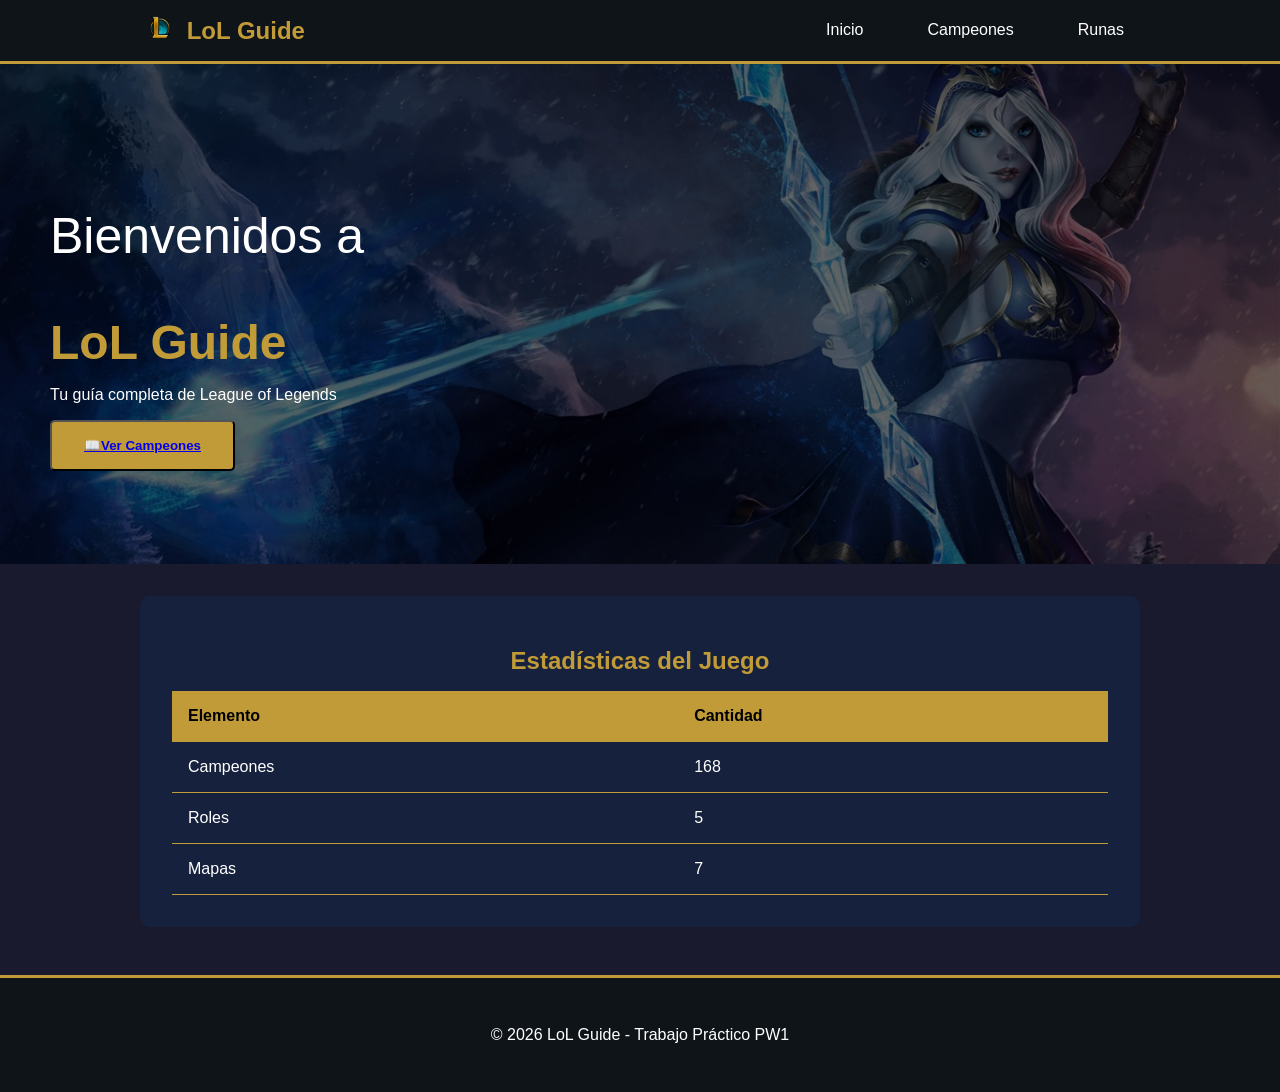
==== index.html @ 957d1435 "Add files via upload" ====
<!DOCTYPE html>
<html lang="es">
<head>
    <meta charset="UTF-8">
    <meta name="viewport" content="width=device-width, initial-scale=1.0">
    <title>LoL Guide - Inicio</title>
    <link rel="stylesheet" href="styles.css">
</head>
<body>
    <header>
        <nav>
            <h2> <img class="imagen1" src="imagenes/simbolo Lol.png"> LoL Guide</h2>
            <ul>
                <li><a href="index.html">Inicio</a></li>
                <li><a href="campeones.html">Campeones</a></li>
                <li><a href="runas.html">Runas</a></li>
            </ul>
        </nav>
    </header>

    <section class="hero">
            <div class="hero-content">
            <p class="bienvenidos">Bienvenidos a <span></p>
                <h1 class="lol">LoL Guide</span></h1>
            <p>Tu guía completa de League of Legends</p>
             <button class="boton"> <a href="campeones.html"> 📖Ver Campeones </a> </button>
             </div>
        </section>

    <main>
        
        <section class="tabla-seccion">
            <h2>Estadísticas del Juego</h2>
            <table>
                <tr>
                    <th>Elemento</th>
                    <th>Cantidad</th>
                </tr>
                <tr>
                    <td>Campeones</td>
                    <td>168</td>
                </tr>
                <tr>
                    <td>Roles</td>
                    <td>5</td>
                </tr>
                <tr>
                    <td>Mapas</td>
                    <td>7</td>
                </tr>
            </table>
        </section>
    </main>

    <footer>
        <p>© 2026 LoL Guide - Trabajo Práctico PW1</p>
    </footer>
</body>
</html>
---- styles.css ----
/* ESTILOS GENERALES */
body {
    font-family: Arial, sans-serif;
    background-color: #1a1a2e;
    color: white;
    margin: 0;
    padding: 0;
}

header {
    background-color: #0f1419;
    padding: 1rem;
    border-bottom: 3px solid #c19b37;
}

nav {
    max-width: 1000px;
    margin: 0 auto;
    display: flex;
    justify-content: space-between;
    align-items: center;
}

nav h2 {
    color: #c19b37;
    margin: 0;
}

nav ul {
    list-style: none;
    display: flex;
    gap: 2rem;
    margin: 0;
    padding: 0;
}

nav a {
    color: white;
    text-decoration: none;
    padding: 0.5rem 1rem;
    border-radius: 5px;
    transition: background-color 0.3s;
}

nav a:hover {
    background-color: #c19b37;
    color: black;
}

/* MAIN */
main {
    max-width: 1000px;
    margin: 2rem auto;
    padding: 0 1rem;
}




/* HERO */
.hero {
  position: relative; /* IMPORTANTE */
  height: 500px;
  background-image: url("imagenes/fondo.jpg");
  background-size: cover;
  background-position: center;
  background-repeat: no-repeat;

  display: flex;
  align-items: center;
  padding: 0 50px;
  color: white;
}

/* capa oscura */
.hero::before {
  content: "";
  position: absolute;
  inset: 0;
  background: rgba(0, 0, 0, 0.6);
}

.bienvenidos{
    font-size: 50px;
    font-family: Arial, Helvetica, sans-serif;
}

/* contenido arriba del overlay */
.hero-content {
  position: relative;
  z-index: 1;
  max-width: 500px;
}
.hero h1 {
    font-size: 3rem;
    margin-bottom: 1rem;
}

.boton {
    display: inline-block;
    background-color: #c19b37;
    color: black;
    padding: 1rem 2rem;
    text-decoration: none;
    border-radius: 5px;
    font-weight: bold;
    transition: transform 0.3s;
}

.boton:hover {
    transform: scale(1.05);
}

.lol {
    color: #c19b37;
    text-align: left;
    margin-bottom: 2rem;
    font-size: 2.5rem;
}

/* TABLA */
.tabla-seccion {
    background-color: #16213e;
    padding: 2rem;
    border-radius: 10px;
    margin-bottom: 3rem;
}

.tabla-seccion h2 {
    text-align: center;
    margin-bottom: 1rem;
    color: #c19b37;
}

table {
    width: 100%;
    border-collapse: collapse;
}

th, td {
    padding: 1rem;
    text-align: left;
    border-bottom: 1px solid #c19b37;
}

th {
    background-color: #c19b37;
    color: black;
}

/* CARDS */
.campeones, .runas {
    display: grid;
    grid-template-columns: repeat(auto-fit, minmax(300px, 1fr));
    gap: 2rem;
    margin-bottom: 3rem;
}

.campeon, .runa {
    background-color: #16213e;
    padding: 2rem;
    border-radius: 10px;
    border-left: 5px solid #c19b37;
    transition: transform 0.3s;
}

.campeon:hover, .runa:hover {
    transform: translateY(-5px);
}

.campeon h3, .runa h3 {
    color: #c19b37;
    margin-bottom: 1rem;
}

/* FORMULARIO */
.formulario {
    background-color: #16213e;
    padding: 2rem;
    border-radius: 10px;
    text-align: center;
}

.formulario h2 {
    color: #c19b37;
    margin-bottom: 1.5rem;
}

.formulario input, .formulario textarea {
    width: 100%;
    max-width: 400px;
    padding: 1rem;
    margin: 0.5rem 0;
    border: 2px solid #c19b37;
    border-radius: 5px;
    background-color: #1a1a2e;
    color: white;
}

.formulario button {
    background-color: #c19b37;
    color: black;
    padding: 1rem 2rem;
    border: none;
    border-radius: 5px;
    cursor: pointer;
    font-weight: bold;
    margin-top: 1rem;
}

.formulario button:hover {
    background-color: #ffd700;
}

/* FOOTER */
footer {
    background-color: #0f1419;
    text-align: center;
    padding: 2rem;
    border-top: 3px solid #c19b37;
}

/* RESPONSIVE */
@media (max-width: 768px) {
    nav ul {
        flex-direction: column;
        gap: 1rem;
    }
    
    .hero h1 {
        font-size: 2rem;
    }
    
    h1 {
        font-size: 2rem;
    }
    
    .campeones, .runas {
        grid-template-columns: 1fr;
    }
}

.imagen1 {
    width: 40px;
}
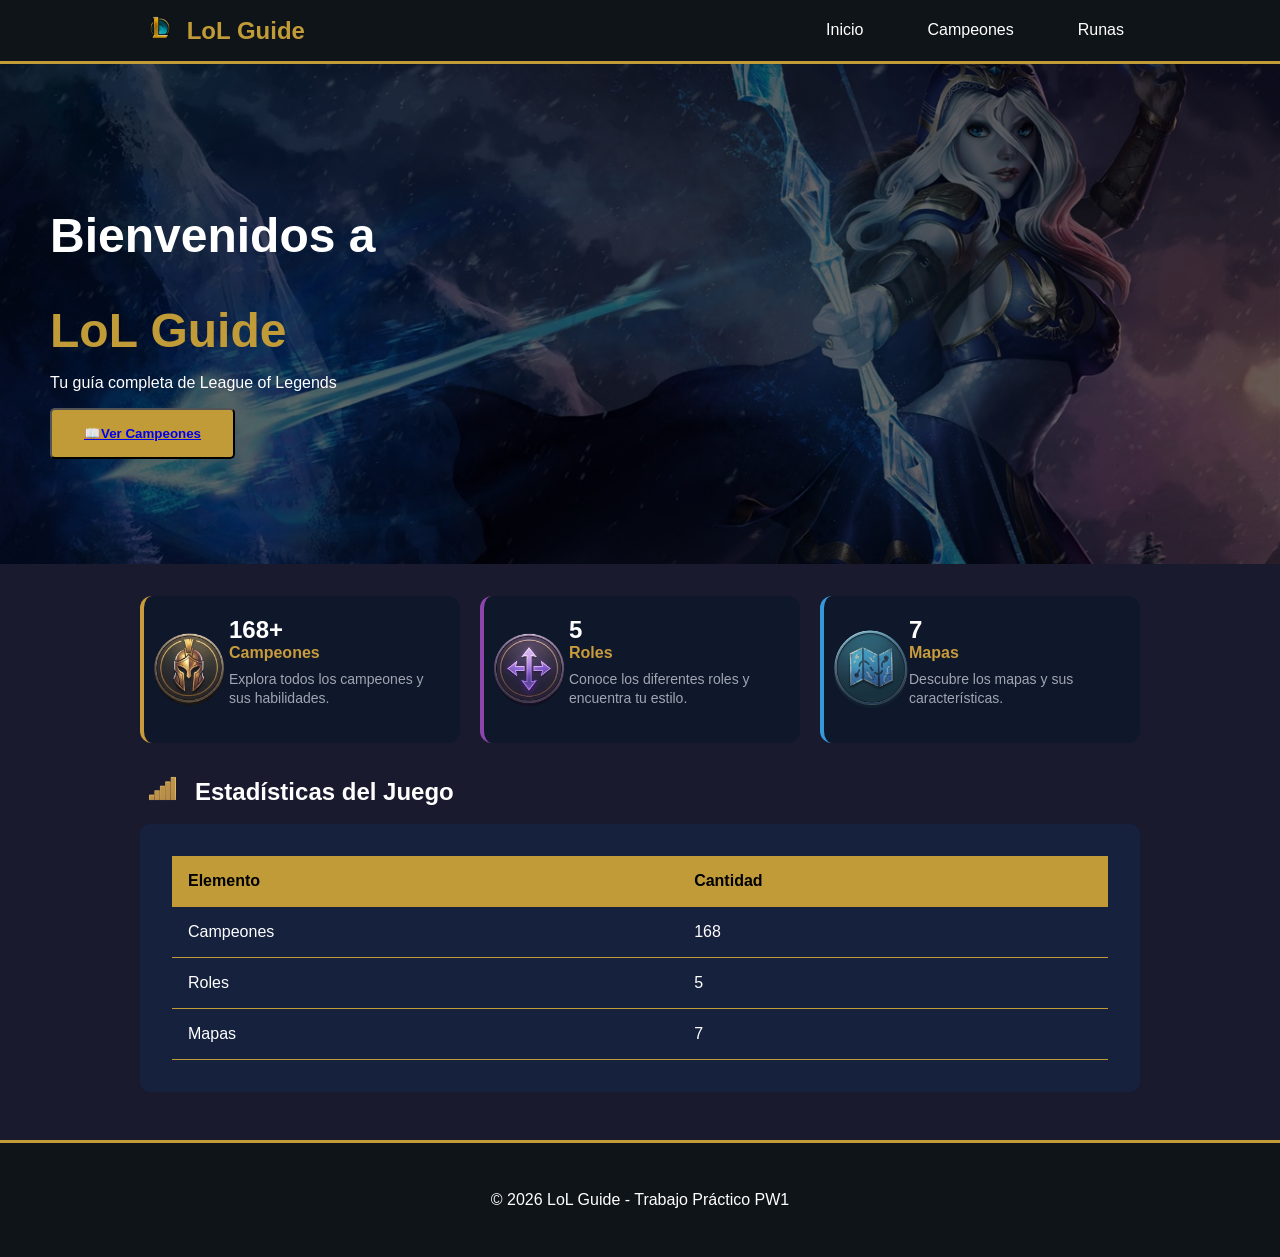
==== commit 6194e375: "Add files via upload" ====
--- a/index.html
+++ b/index.html
@@ -20,8 +20,8 @@
 
     <section class="hero">
             <div class="hero-content">
-            <p class="bienvenidos">Bienvenidos a <span></p>
-                <h1 class="lol">LoL Guide</span></h1>
+            <h1 class="bienvenidos">Bienvenidos a </h1>
+                <h1 class="lol">LoL Guide</h1>
             <p>Tu guía completa de League of Legends</p>
              <button class="boton"> <a href="campeones.html"> 📖Ver Campeones </a> </button>
              </div>
@@ -29,8 +29,51 @@
 
     <main>
         
+    <section class="stats-container">
+    <div class="card card-campeones">
+            <div class="icon-wrapper">
+        <img class="casco" src="imagenes/casco.png" alt="Campeones">
+        </div>
+        <div class="card-content">
+        <h3>168+</h3>
+        <p class="subtitle">Campeones</p>
+        <p class="description">Explora todos los campeones y sus habilidades.</p>
+        </div>
+    </div>
+
+    <div class="card card-roles">
+        <div class="icon-wrapper">
+        <img class="rol" src="imagenes/roles.png" alt="Roles">
+        </div>
+        <div class="card-content">
+        <h3>5</h3>
+        <p class="subtitle">Roles</p>
+        <p class="description">Conoce los diferentes roles y encuentra tu estilo.</p>
+        </div>
+    </div>
+
+    <div class="card card-mapas">
+        <div class="icon-wrapper">
+        <img class="mapa" src="imagenes/mapa.png" alt="Mapas">
+        </div>
+        <div class="card-content">
+        <h3>7</h3>
+        <p class="subtitle">Mapas</p>
+        <p class="description">Descubre los mapas y sus características.</p>
+        </div>
+    </div>
+    
+
+</section>
+<br>
+        <div class="imagengrafico">
+            <img src="imagenes/grafico.png" class="grafico">
+            <h2>  Estadísticas del Juego </h2>
+        </div>
+<br>
+
         <section class="tabla-seccion">
-            <h2>Estadísticas del Juego</h2>
+            
             <table>
                 <tr>
                     <th>Elemento</th>
--- a/styles.css
+++ b/styles.css
@@ -80,7 +80,7 @@
   background: rgba(0, 0, 0, 0.6);
 }
 
-.bienvenidos{
+.bienvenidos {
     font-size: 50px;
     font-family: Arial, Helvetica, sans-serif;
 }
@@ -242,4 +242,98 @@
 
 .imagen1 {
     width: 40px;
-}+}
+
+/* Contenedor principal */
+.stats-container {
+  display: flex;
+    gap: 20px;
+    margin-top: 30px;
+}
+
+/* Estilo base de las cards */
+.card {
+    flex: 1;
+    background: #0f172a;
+    border-radius: 12px;
+    padding: 20px;
+    display: flex;
+    gap: 15px;
+    align-items: center;
+}
+
+.card:hover {
+  transform: translateY(-5px);
+}
+
+/* Bordes laterales específicos */
+.card-campeones { border-left: 4px solid #c89b3c; } /* Dorado */
+.card-roles { border-left: 4px solid #8e44ad; }     /* Púrpura */
+.card-mapas { border-left: 4px solid #3498db; }     /* Azul */
+
+/* Estilos de texto */
+.card-content h3 {
+  margin: 0;
+  font-size: 24px;
+  font-weight: bold;
+}
+
+.subtitle {
+  margin: 0;
+  color: #c89b3c; /* Color dorado para el título del dato */
+  font-weight: bold;
+  text-transform: capitalize;
+}
+
+.description {
+  margin-top: 8px;
+  font-size: 14px;
+  color: #a0a6b1;
+  line-height: 1.4;
+}
+
+/* Contenedor del icono */
+.icon-wrapper {
+    background-color: #1a2233;
+    width: 50px;
+    height: 50px;;
+    border-radius: 50%;
+    display: flex;
+    align-items: center;
+    justify-content: center;
+}
+
+.casco {
+    width: 150px;
+    height: auto;
+}
+
+.mapa {
+    width: 140px;
+    height: auto;
+}
+
+.rol {
+    width: 150px;
+    height: auto;
+}
+
+.imagengrafico {
+    display: flex;
+    align-items: flex-end;
+    justify-content: left;
+    gap: 10px;
+
+}
+
+.grafico {
+    width: 45px;
+    height: auto;
+    display: block;
+    position: relative;
+    top: 5px; /* probá con 2px, 4px, 6px */
+}
+
+.imagengrafico h2 {
+    margin: 0;
+}
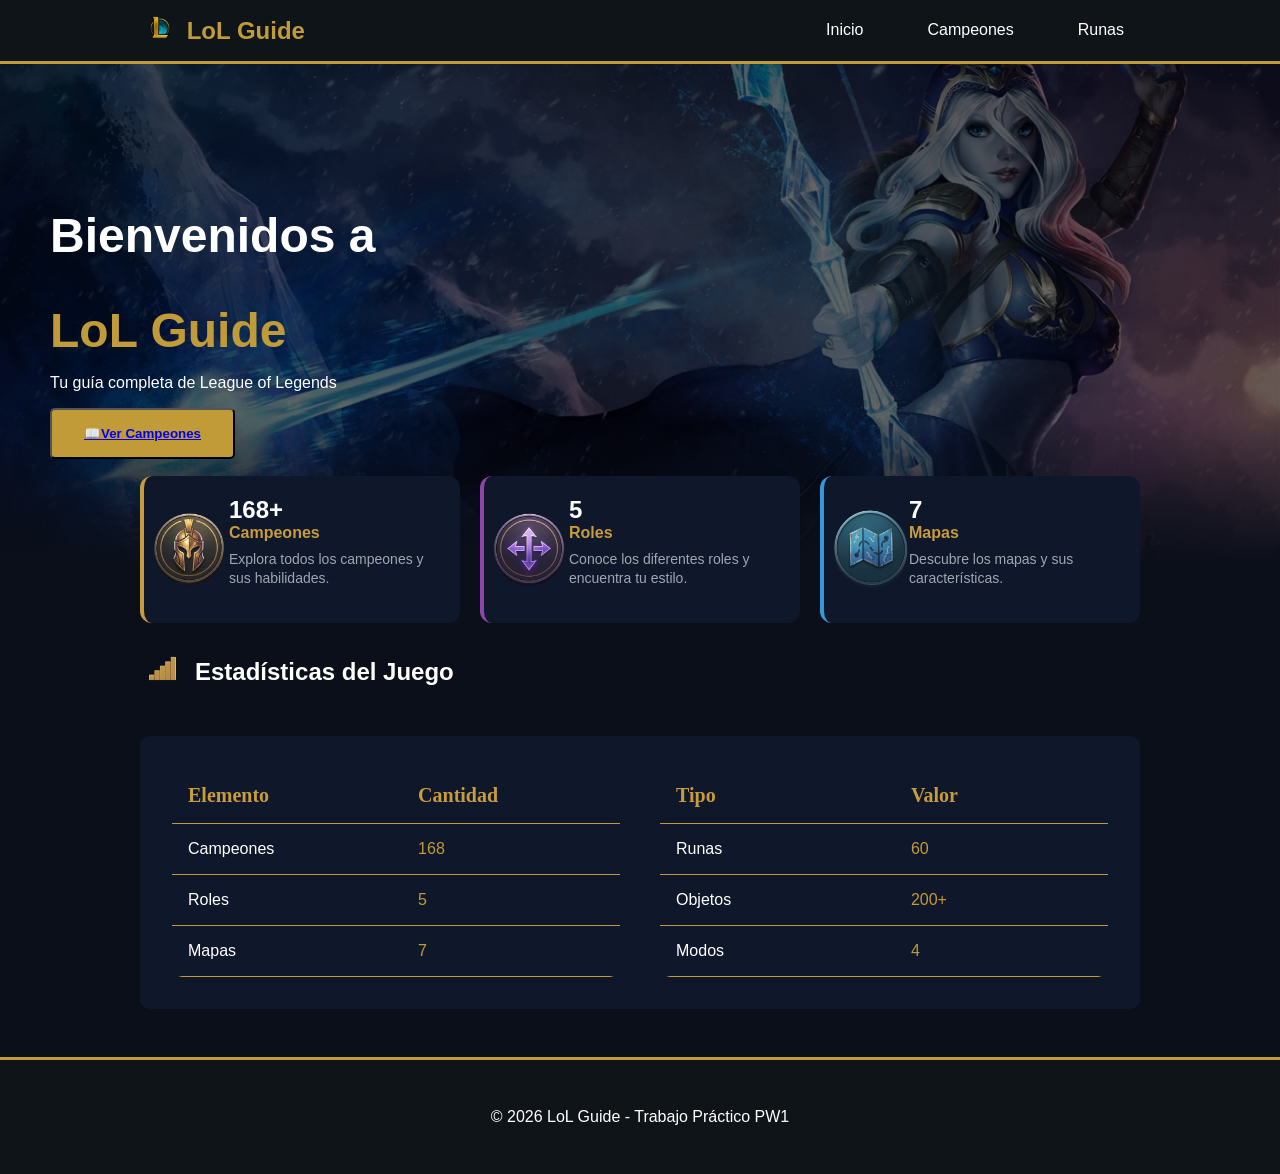
==== commit 584b9768: "Add files via upload" ====
--- a/index.html
+++ b/index.html
@@ -70,28 +70,47 @@
             <img src="imagenes/grafico.png" class="grafico">
             <h2>  Estadísticas del Juego </h2>
         </div>
-<br>
 
-        <section class="tabla-seccion">
+                <section class="tabla-seccion">
             
             <table>
                 <tr>
-                    <th>Elemento</th>
-                    <th>Cantidad</th>
+                    <th class="subtitle">Elemento</th>
+                    <th class="subtitle">Cantidad</th>
                 </tr>
                 <tr>
                     <td>Campeones</td>
-                    <td>168</td>
+                    <td class="numeros" >168</td>
                 </tr>
                 <tr>
                     <td>Roles</td>
-                    <td>5</td>
+                    <td class="numeros" >5</td>
                 </tr>
                 <tr>
                     <td>Mapas</td>
-                    <td>7</td>
+                    <td class="numeros">7</td>
                 </tr>
             </table>
+
+            <table>
+                <tr>
+                    <th class="subtitle">Tipo</th>
+                    <th class="subtitle">Valor</th>
+                </tr>
+                <tr>
+                    <td>Runas</td>
+                    <td class="numeros">60</td>
+                </tr>
+                <tr>
+                    <td>Objetos</td>
+                    <td class="numeros" >200+</td>
+                </tr>
+                <tr>
+                    <td>Modos</td>
+                    <td class="numeros" >4</td>
+                </tr>
+            </table>
+
         </section>
     </main>
 
--- a/styles.css
+++ b/styles.css
@@ -1,7 +1,7 @@
 /* ESTILOS GENERALES */
 body {
     font-family: Arial, sans-serif;
-    background-color: #1a1a2e;
+    background-color: #0b0f1a;
     color: white;
     margin: 0;
     padding: 0;
@@ -59,7 +59,7 @@
 
 /* HERO */
 .hero {
-  position: relative; /* IMPORTANTE */
+  position: relative;
   height: 500px;
   background-image: url("imagenes/fondo.jpg");
   background-size: cover;
@@ -70,6 +70,9 @@
   align-items: center;
   padding: 0 50px;
   color: white;
+  overflow: visible;
+  position: relative;
+  z-index: 1;
 }
 
 /* capa oscura */
@@ -80,6 +83,25 @@
   background: rgba(0, 0, 0, 0.6);
 }
 
+.hero::after {
+  content: "";
+  position: absolute;
+  bottom: 0;
+  left: 0;
+  width: 100%;
+  height: 150px;
+
+  background: linear-gradient(
+    to bottom,
+    rgba(0,0,0,0) 0%,
+    #0b0f1a 100%
+  );
+}
+
+.hero > * {
+  position: relative;
+  z-index: 2;
+}
 .bienvenidos {
     font-size: 50px;
     font-family: Arial, Helvetica, sans-serif;
@@ -120,16 +142,46 @@
 
 /* TABLA */
 .tabla-seccion {
-    background-color: #16213e;
+    background-color: #0f172a;
     padding: 2rem;
     border-radius: 10px;
     margin-bottom: 3rem;
+
+    display: flex;
+    justify-content: center; 
+    gap: 40px; 
+    margin-top: 50px;
+}
+
+table {
+    border-collapse: collapse;
+    width: 250px;
+    text-align: center;
+    border-radius: 10px;
+    overflow: hidden;
+}
+
+th {
+    background: #333;
+    color: white;
+    padding: 10px;
+    font-family: Cambria, Cochin, Georgia, Times, 'Times New Roman', serif;
+    font-size: 20px;
+    font-weight: bold ;
+    text-transform: uppercase ;
+    letter-spacing: normal;
+
+}
+
+td {
+    padding: 10px;
+    border-bottom: 1px solid #ddd;;
 }
 
 .tabla-seccion h2 {
     text-align: center;
     margin-bottom: 1rem;
-    color: #c19b37;
+    color: #0f172a;
 }
 
 table {
@@ -144,10 +196,13 @@
 }
 
 th {
-    background-color: #c19b37;
+    background-color:  #0f172a ;
     color: black;
 }
 
+.numeros{
+    color: #c19b37;
+}
 /* CARDS */
 .campeones, .runas {
     display: grid;
@@ -244,12 +299,17 @@
     width: 40px;
 }
 
-/* Contenedor principal */
+/* Contenedor principal de cartas */
 .stats-container {
-  display: flex;
+    display: flex;
     gap: 20px;
-    margin-top: 30px;
-}
+    justify-content: center;
+
+    margin-top: -120px;
+    position: relative;
+    z-index: 5;
+}
+
 
 /* Estilo base de las cards */
 .card {
@@ -268,9 +328,8 @@
 
 /* Bordes laterales específicos */
 .card-campeones { border-left: 4px solid #c89b3c; } /* Dorado */
-.card-roles { border-left: 4px solid #8e44ad; }     /* Púrpura */
-.card-mapas { border-left: 4px solid #3498db; }     /* Azul */
-
+.card-roles { border-left: 4px solid #8e44ad; }     
+.card-mapas { border-left: 4px solid #3498db; }     
 /* Estilos de texto */
 .card-content h3 {
   margin: 0;
@@ -331,7 +390,7 @@
     height: auto;
     display: block;
     position: relative;
-    top: 5px; /* probá con 2px, 4px, 6px */
+    top: 5px; 
 }
 
 .imagengrafico h2 {
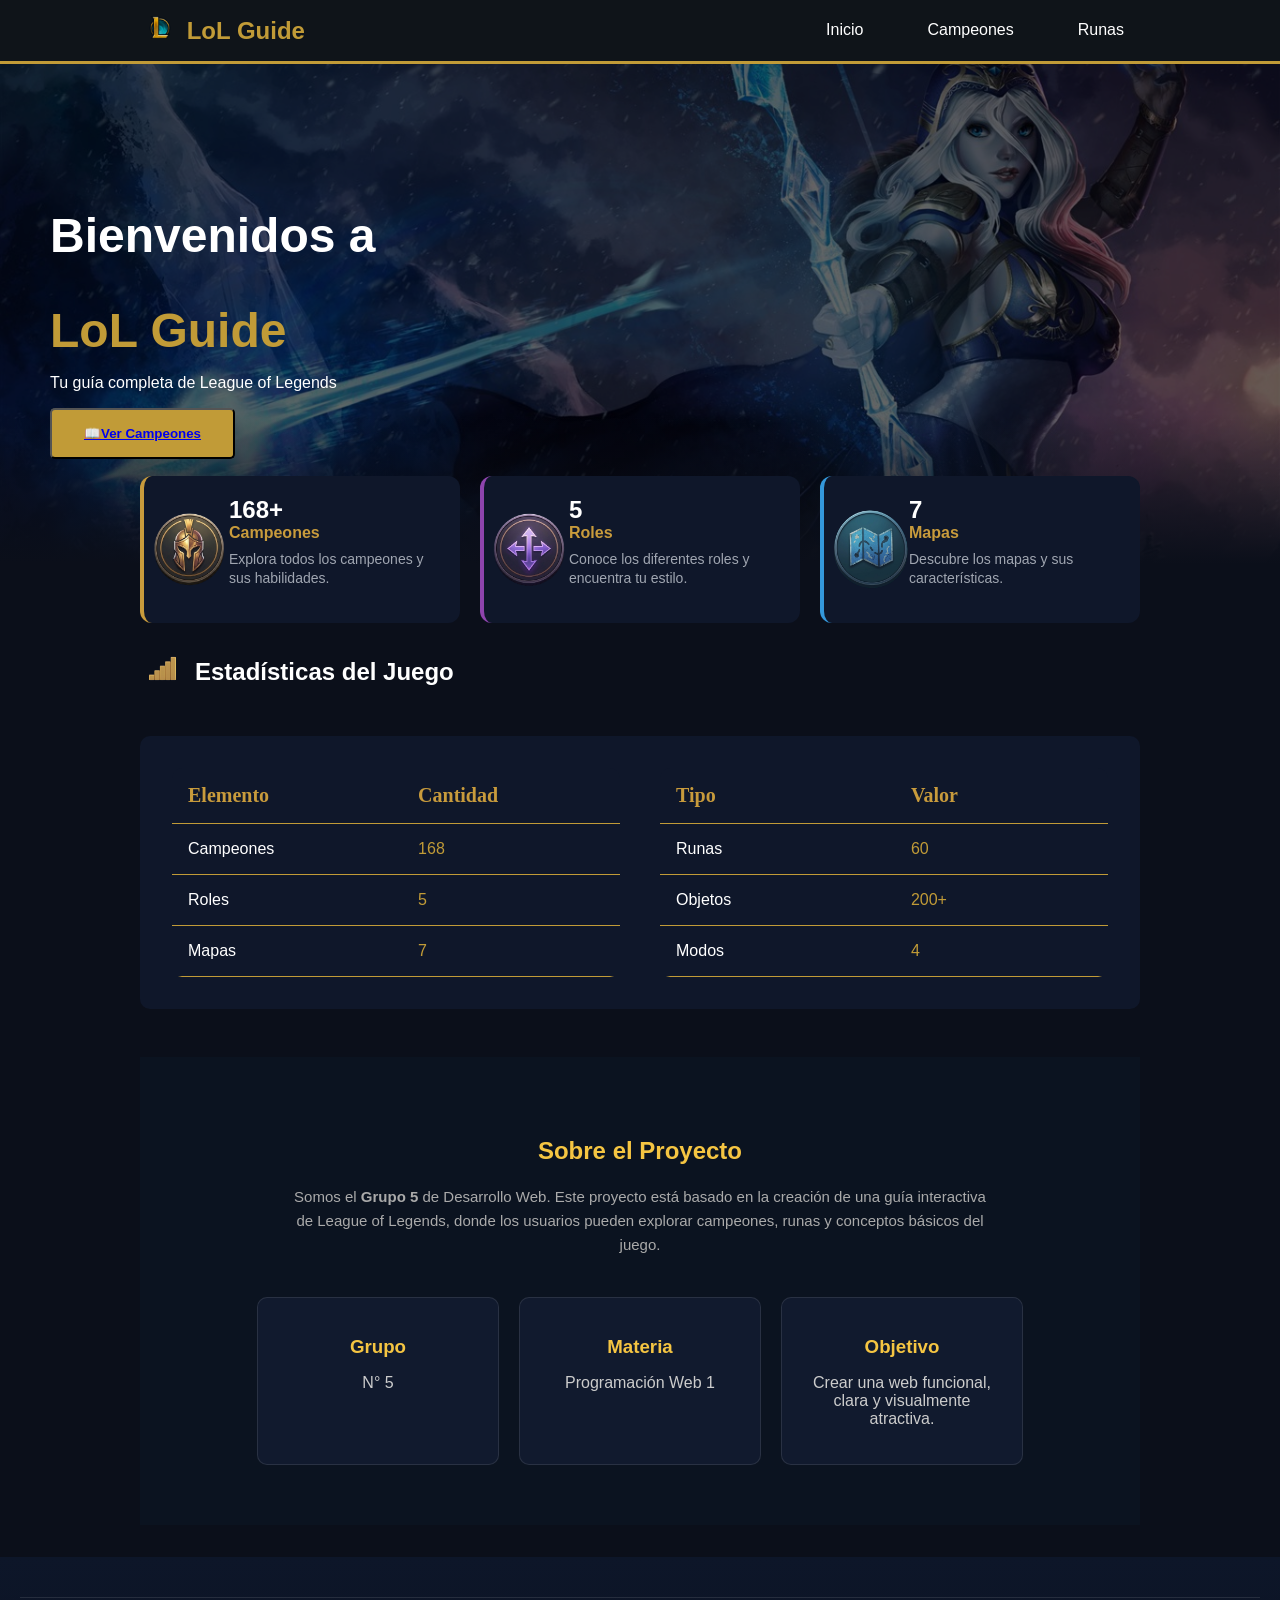
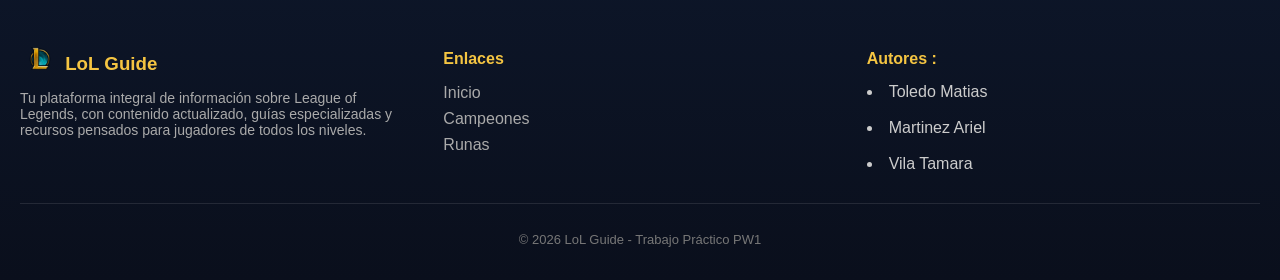
==== commit dd004ca0: "Add files via upload" ====
--- a/index.html
+++ b/index.html
@@ -112,10 +112,74 @@
             </table>
 
         </section>
+
+            <section id="grupo" class="grupo-section">
+    <div class="grupo-container">
+
+        <h2>Sobre el Proyecto</h2>
+
+        <p class="grupo-descripcion">
+      Somos el <strong>Grupo 5</strong> de Desarrollo Web. Este proyecto está basado
+      en la creación de una guía interactiva de League of Legends, donde los usuarios
+      pueden explorar campeones, runas y conceptos básicos del juego.
+        </p>
+
+        <div class="grupo-info">
+        <div class="grupo-card">
+            <h3>Grupo</h3>
+            <p>N° 5</p>
+        </div>
+
+        <div class="grupo-card">
+            <h3>Materia</h3>
+            <p>Programación Web 1 </p>
+        </div>
+
+        <div class="grupo-card">
+            <h3>Objetivo</h3>
+            <p>Crear una web funcional, clara y visualmente atractiva.</p>
+        </div>
+        </div>
+
+    </div>
+    </section>
     </main>
 
-    <footer>
+        <footer class="footer">
+    <div class="footer-container">
+
+    <!-- Columna 1 -->
+        <div class="footer-col">
+        <h3> <img class="imagen1" src="imagenes/simbolo Lol.png"> LoL Guide</h3>
+        <p>Tu plataforma integral de información sobre League of Legends, con contenido actualizado, guías especializadas y recursos pensados para jugadores de todos los niveles.</p>
+        </div>
+
+    <!-- Columna 2 -->
+        <div class="footer-col">
+        <h4>Enlaces</h4>
+        <ul>
+            <li><a href="index.html">Inicio</a></li>
+            <li><a href="campeones.html">Campeones</a></li>
+            <li><a href="runas.html">Runas</a></li>
+            
+        </ul>
+        </div>
+        
+    <!-- Columna 3 -->
+        <div class="footer-col">
+        <h4>Autores :</h4>
+        <div class="socials">
+                <li> Toledo Matias </li> <br>
+                <li> Martinez Ariel </li>  <br>
+                <li> Vila Tamara </li>
+        </div>
+        </div>
+
+    </div>
+
+    <div class="footer-bottom">
         <p>© 2026 LoL Guide - Trabajo Práctico PW1</p>
+    </div>
     </footer>
 </body>
 </html>
--- a/styles.css
+++ b/styles.css
@@ -91,7 +91,8 @@
   width: 100%;
   height: 150px;
 
-  background: linear-gradient(
+  background: 
+    linear-gradient(
     to bottom,
     rgba(0,0,0,0) 0%,
     #0b0f1a 100%
@@ -267,13 +268,6 @@
     background-color: #ffd700;
 }
 
-/* FOOTER */
-footer {
-    background-color: #0f1419;
-    text-align: center;
-    padding: 2rem;
-    border-top: 3px solid #c19b37;
-}
 
 /* RESPONSIVE */
 @media (max-width: 768px) {
@@ -327,9 +321,11 @@
 }
 
 /* Bordes laterales específicos */
-.card-campeones { border-left: 4px solid #c89b3c; } /* Dorado */
-.card-roles { border-left: 4px solid #8e44ad; }     
-.card-mapas { border-left: 4px solid #3498db; }     
+.card-campeones {
+    border-left: 4px solid #c89b3c; transition: 0.3s; }
+.card-roles { border-left: 4px solid #8e44ad; transition: 0.3s;}     
+.card-mapas { border-left: 4px solid #3498db; transition: 0.3s; }   
+
 /* Estilos de texto */
 .card-content h3 {
   margin: 0;
@@ -339,7 +335,7 @@
 
 .subtitle {
   margin: 0;
-  color: #c89b3c; /* Color dorado para el título del dato */
+  color: #c89b3c; 
   font-weight: bold;
   text-transform: capitalize;
 }
@@ -396,3 +392,520 @@
 .imagengrafico h2 {
     margin: 0;
 }
+
+/* =============================
+   RUNAS - NUEVO DISEÑO
+============================= */
+body.runas-page main {
+    max-width: 1400px;
+}
+
+.runas-hero {
+    position: relative;
+    min-height: 260px;
+    border-radius: 18px;
+    margin-top: 1.5rem;
+    margin-bottom: 2rem;
+    padding: 2.5rem 2.5rem;
+    display: flex;
+    align-items: center;
+    overflow: hidden;
+    background-image: url("imagenes/fondo.jpg");
+    background-size: cover;
+    background-position: center;
+    background-repeat: no-repeat;
+    box-shadow: 0 18px 35px rgba(0, 0, 0, 0.35);
+    
+}
+
+.runas-hero::before {
+    content: "";
+    position: absolute;
+    inset: 0;
+    background: linear-gradient(90deg, rgba(11,15,26,0.92) 0%, rgba(11,15,26,0.68) 55%, rgba(11,15,26,0.45) 100%);
+}
+
+.runas-hero-content {
+    position: relative;
+    z-index: 1;
+    max-width: 620px;
+}
+
+.runas-hero h1 {
+    margin: 0 0 0.75rem;
+    font-size: 3.2rem;
+    color: #ffffff;
+}
+
+.runas-hero p {
+    margin: 0;
+    font-size: 1.05rem;
+    line-height: 1.7;
+    color: #d8def2;
+}
+
+.runas-layout {
+    display: grid;
+    grid-template-columns: minmax(0, 1fr) 320px;
+    gap: 1.5rem;
+    align-items: start;
+}
+
+.runas-column h2 {
+    margin: 0 0 1rem;
+    color: #ffffff;
+    font-size: 1.4rem;
+}
+
+.runas-grid {
+    display: grid;
+    grid-template-columns: repeat(5, minmax(0, 1fr));
+    gap: 1rem;
+    margin-bottom: 2rem;
+}
+
+.runa-card,
+.combo-card,
+.info-card {
+    background-color: #11182b;
+    border: 1px solid rgba(255, 255, 255, 0.06);
+    border-radius: 16px;
+    box-shadow: 0 10px 24px rgba(0, 0, 0, 0.18);
+}
+
+.runa-card {
+    padding: 1.1rem;
+    border-top: 4px solid #c19b37;
+    min-height: 360px;
+}
+
+.runa-card h3 {
+    margin: 0;
+    font-size: 1.05rem;
+    color: #ffffff;
+}
+
+.runa-subtitle {
+    margin: 0.45rem 0 1rem;
+    font-size: 0.92rem;
+    line-height: 1.5;
+    color: #b7c0df;
+}
+
+.runa-card ul {
+    list-style: none;
+    padding: 0;
+    margin: 0;
+}
+
+.runa-card li {
+    padding: 0.78rem 0;
+    border-bottom: 1px solid rgba(255, 255, 255, 0.06);
+}
+
+.runa-card li:last-child {
+    border-bottom: none;
+}
+
+.runa-card li strong {
+    display: block;
+    color: #ffffff;
+    margin-bottom: 0.2rem;
+}
+
+.runa-card li span {
+    display: block;
+    color: #9aa6d6;
+    font-size: 0.82rem;
+}
+
+.precision { border-top-color: #d4a64a; }
+.domination { border-top-color: #ff5b5b; }
+.brujeria { border-top-color: #6e66ff; }
+.valor { border-top-color: #57c46b; }
+.inspiracion { border-top-color: #50c9db; }
+
+.combinaciones-grid {
+    display: grid;
+    grid-template-columns: repeat(5, minmax(0, 1fr));
+    gap: 1rem;
+}
+
+.combo-card {
+    padding: 1rem;
+    text-align: center;
+}
+
+.combo-icon {
+    display: inline-flex;
+    font-size: 1.45rem;
+    margin-bottom: 0.55rem;
+}
+
+.combo-card h3 {
+    margin: 0 0 0.35rem;
+    font-size: 0.95rem;
+    color: #ffffff;
+}
+
+.combo-card p {
+    margin: 0;
+    color: #a9b5da;
+    font-size: 0.85rem;
+}
+
+.runas-sidebar {
+    display: flex;
+    flex-direction: column;
+    gap: 1rem;
+}
+
+.info-card {
+    padding: 1.2rem;
+}
+
+.info-card h3 {
+    margin-top: 0;
+    margin-bottom: 0.75rem;
+    color: #ffffff;
+    font-size: 1rem;
+}
+
+.info-card p,
+.tips-list {
+    color: #c9d2ff;
+    line-height: 1.65;
+    font-size: 0.95rem;
+}
+
+.info-card a {
+    display: inline-block;
+    margin-top: 0.75rem;
+    color: #f3c75a;
+    text-decoration: none;
+    font-weight: bold;
+}
+
+.tips-list {
+    margin: 0;
+    padding-left: 1.1rem;
+}
+
+.activo {
+    background-color: #c19b37;
+    color: black;
+}
+
+@media (max-width: 1200px) {
+    .runas-grid,
+    .combinaciones-grid {
+        grid-template-columns: repeat(2, minmax(0, 1fr));
+    }
+
+    .runas-layout {
+        grid-template-columns: 1fr;
+    }
+
+    .runas-sidebar {
+        display: grid;
+        grid-template-columns: repeat(2, minmax(0, 1fr));
+    }
+}
+
+@media (max-width: 768px) {
+    .runas-hero {
+        padding: 1.5rem;
+        min-height: 220px;
+    }
+
+    .runas-hero h1 {
+        font-size: 2.2rem;
+    }
+
+    .runas-grid,
+    .combinaciones-grid,
+    .runas-sidebar {
+        grid-template-columns: 1fr;
+    }
+
+    .runa-card {
+        min-height: auto;
+    }
+}
+
+.runa-titulo {
+  display: flex;
+  align-items: center;
+  gap: 10px;              /* espacio entre imagen y texto */
+  color: #ffffff;
+  font-weight: 700;       /* para que Precisión se vea bien visible */
+  font-size: 1.25rem;     /* tamaño adecuado para título */
+  margin-bottom: 15px;    /* separación del resto del contenido */
+  white-space: nowrap;    /* evitar que texto se corte en múltiples líneas */
+  overflow: hidden;       /* evitar que texto se desborde */
+  text-overflow: ellipsis;/* pone "..." si excede el ancho */
+}
+
+.imagenPrecision {
+  width: 40px;           
+  height: 40px;
+  object-fit: contain;
+  flex-shrink: 0;         
+}
+
+.runa-card {
+  width: 260px;            
+  padding: 20px 15px;
+  background: #0a1320;
+  border-radius: 15px;
+  color: #e5ecf7;
+  display: flex;
+  flex-direction: column;  
+  gap: 15px;
+}
+
+.runa-info {
+    display: flex;
+    align-items: center;
+    gap: 8px;
+}
+
+.icono-runa-item {
+    width: 24px;
+    height: 24px;
+    object-fit: contain;
+    border-radius: 4px;
+}
+
+.imagenDominacion{
+    width: 32px; 
+    height: 32px; 
+    object-fit: contain;
+    display: block;
+}
+
+.domination .runa-titulo{
+    color: #d84b4b;
+}
+
+.imagenBrujeria {
+    width: 32px;
+    height: 32px;
+    object-fit: contain;
+    display: block;
+}
+
+.brujeria .runa-titulo {
+    color: #4ea3ff;
+}
+
+.imagenValor {
+    width: 32px;
+    height: 32px;
+    object-fit: contain;
+    display: block;
+}
+
+.valor .runa-titulo {
+    color: #5ac46b;
+}
+
+.imagenInspiracion {
+    width: 32px;
+    height: 32px;
+    object-fit: contain;
+    display: block;
+}
+
+.inspiracion .runa-titulo {
+    color: #55cfd8;
+}
+
+.combinaciones-populares {
+  padding: 30px 10%;
+  color: #fff;
+  background-color: #0b1120;
+  font-family: 'Segoe UI', Tahoma, Geneva, Verdana, sans-serif;
+}
+
+.combinaciones-populares h2 {
+  font-size: 1.7rem;
+  margin-bottom: 20px;
+  font-weight: 700;
+}
+
+.combinaciones-grid {
+  display: flex;
+  gap: 16px;
+  justify-content: center;
+  flex-wrap: wrap;
+}
+
+.combo-card {
+  background-color: #161b2f;
+  border-radius: 12px;
+  padding: 15px 20px;
+  width: 190px;
+  box-shadow: 0 0 15px rgb(200 170 110 / 0.25);
+  text-align: center;
+  cursor: default;
+}
+
+.combo-card:hover {
+  box-shadow: 0 0 25px rgb(200 170 110 / 0.5);
+}
+
+.icons {
+  display: flex;
+  justify-content: center;
+  gap: 10px;
+  margin-bottom: 10px;
+}
+
+.combo-icon {
+  width: 36px;
+  height: 36px;
+  object-fit: contain;
+  border-radius: 6px;
+}
+
+.combo-card h3 {
+  font-size: 1.05rem;
+  font-weight: 700;
+  margin: 0 0 6px;
+  color: #f0e6c8;
+}
+
+.combo-card p {
+  margin: 0;
+  font-size: 0.9rem;
+  font-weight: 600;
+  color: #9bb0d3;
+}
+
+.precision .runa-titulo {
+    color: #eecd69 ;
+}
+
+/* FOOTER */
+.footer {
+  background: linear-gradient(to top, #0a0f1c, #0d1629);
+  color: #ccc;
+  padding: 40px 20px 20px;
+  font-family: Arial, sans-serif;
+}
+
+.footer-container {
+  display: flex;
+  justify-content: space-between;
+  flex-wrap: wrap;
+  gap: 30px;
+  border-top: 1px solid rgba(255,255,255,0.1);
+  padding-top: 30px;
+}
+
+.footer-col {
+  flex: 1;
+  min-width: 200px;
+}
+
+.footer-col h3,
+.footer-col h4 {
+  color: #f5c542;
+  margin-bottom: 15px;
+}
+
+.footer-col p {
+  font-size: 14px;
+  color: #aaa;
+}
+
+.footer-col ul {
+  list-style: none;
+  padding: 0;
+}
+
+.footer-col ul li {
+  margin-bottom: 8px;
+}
+
+.footer-col ul li a {
+  text-decoration: none;
+  color: #aaa;
+  transition: 0.3s;
+}
+
+.footer-col ul li a:hover {
+  color: #f5c542;
+}
+
+/* Redes sociales */
+.socials a {
+  display: inline-block;
+  margin-right: 10px;
+  font-size: 18px;
+  color: #ccc;
+  transition: 0.3s;
+}
+
+.socials a:hover {
+  color: #f5c542;
+}
+
+/* Parte inferior */
+.footer-bottom {
+  text-align: center;
+  margin-top: 30px;
+  border-top: 1px solid rgba(255,255,255,0.1);
+  padding-top: 15px;
+  font-size: 13px;
+  color: #777;
+}
+
+/* card grupo */
+
+.grupo-section {
+  background: #0b1320;
+  color: #ccc;
+  padding: 60px 20px;
+  text-align: center;
+}
+
+.grupo-section h2 {
+  color: #f5c542;
+  margin-bottom: 20px;
+}
+
+.grupo-descripcion {
+  max-width: 700px;
+  margin: 0 auto 40px;
+  font-size: 15px;
+  line-height: 1.6;
+  color: #aaa;
+}
+
+.grupo-info {
+  display: flex;
+  justify-content: center;
+  gap: 20px;
+  flex-wrap: wrap;
+}
+
+.grupo-card {
+  background: #111a2e;
+  padding: 20px;
+  border-radius: 10px;
+  width: 200px;
+  border: 1px solid rgba(255,255,255,0.1);
+  transition: 0.3s;
+}
+
+.grupo-card:hover {
+  transform: translateY(-5px);
+  border-color: #f5c542;
+}
+
+.grupo-card h3 {
+  color: #f5c542;
+  margin-bottom: 10px;
+}
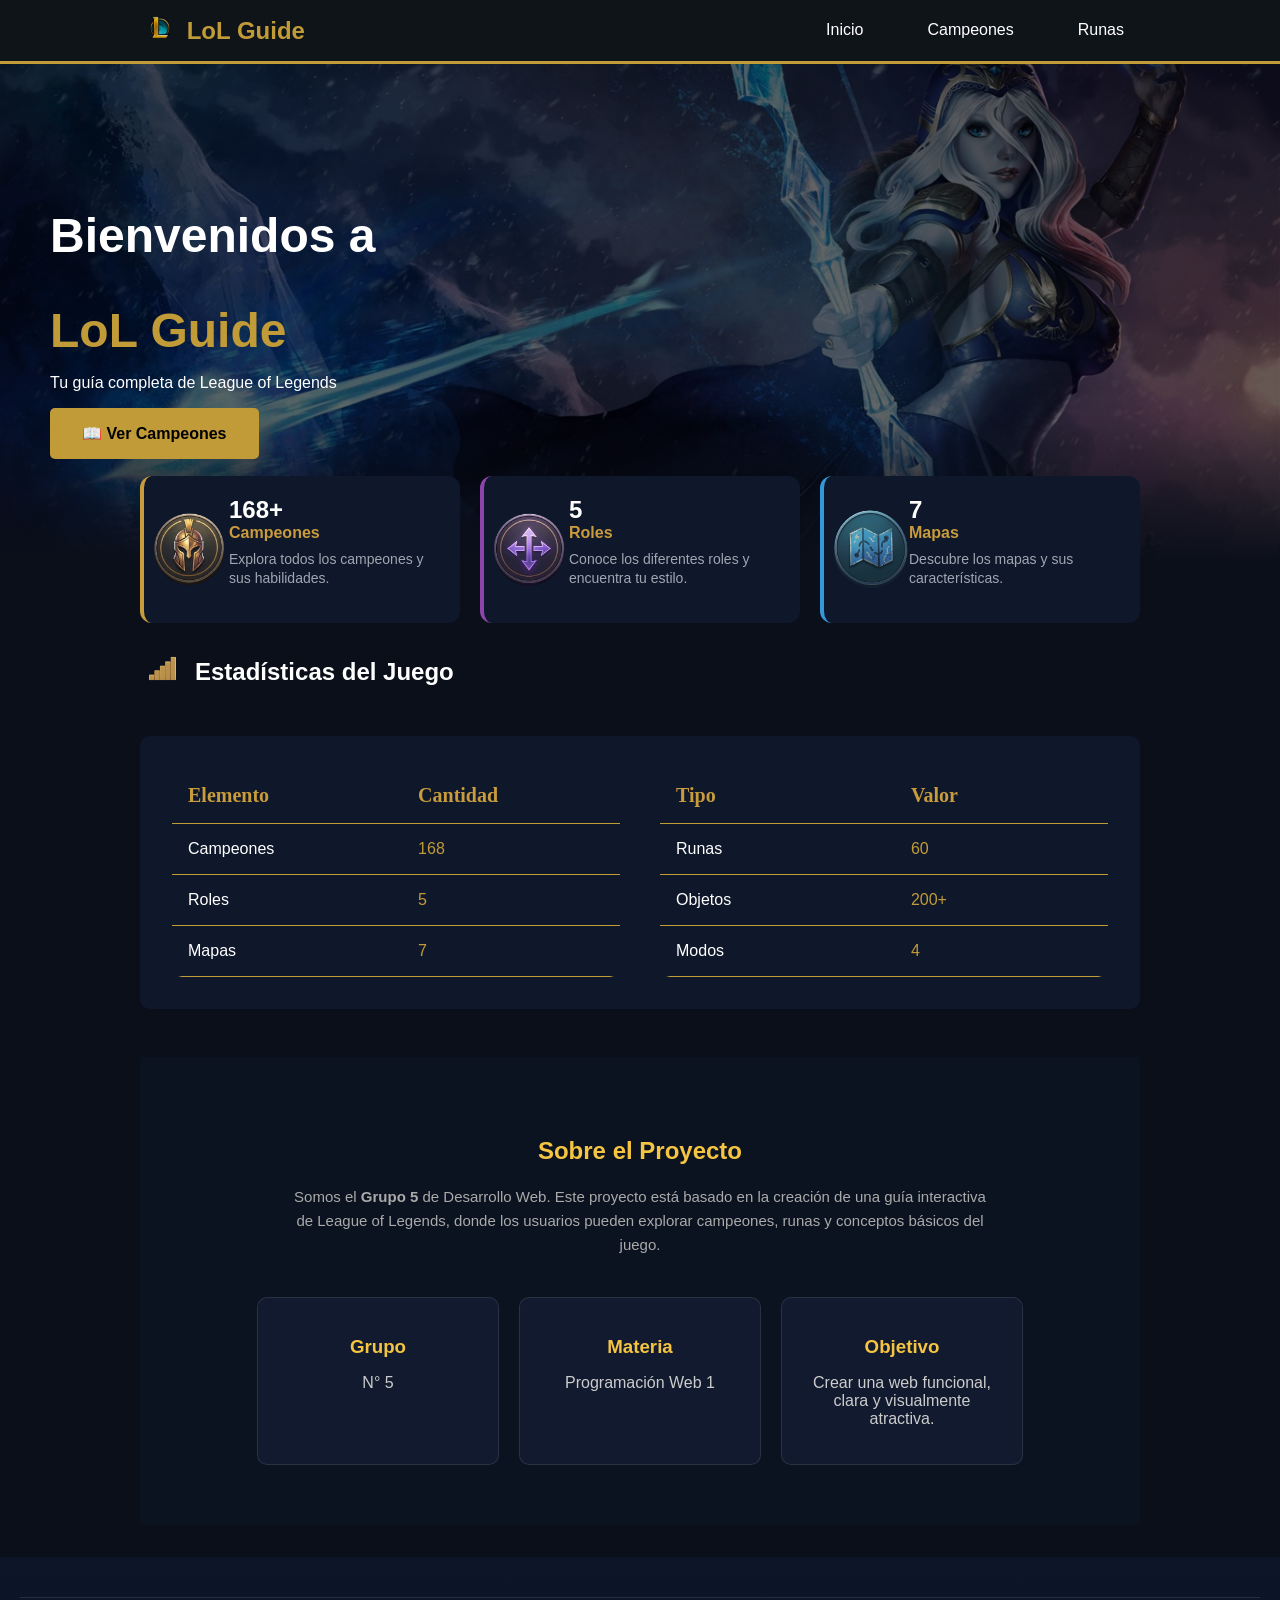
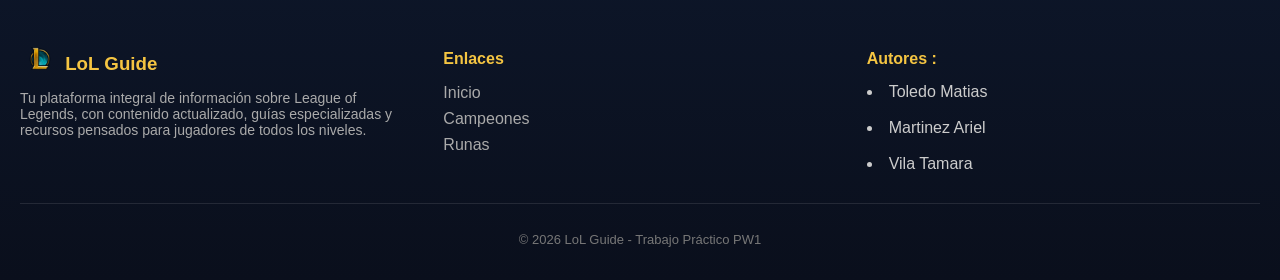
==== commit 7b410a1f: "Update index.html" ====
--- a/index.html
+++ b/index.html
@@ -23,7 +23,7 @@
             <h1 class="bienvenidos">Bienvenidos a </h1>
                 <h1 class="lol">LoL Guide</h1>
             <p>Tu guía completa de League of Legends</p>
-             <button class="boton"> <a href="campeones.html"> 📖Ver Campeones </a> </button>
+             <a href="campeones.html" class="boton">📖 Ver Campeones</a>
              </div>
         </section>
 
@@ -182,4 +182,4 @@
     </div>
     </footer>
 </body>
-</html>+</html>
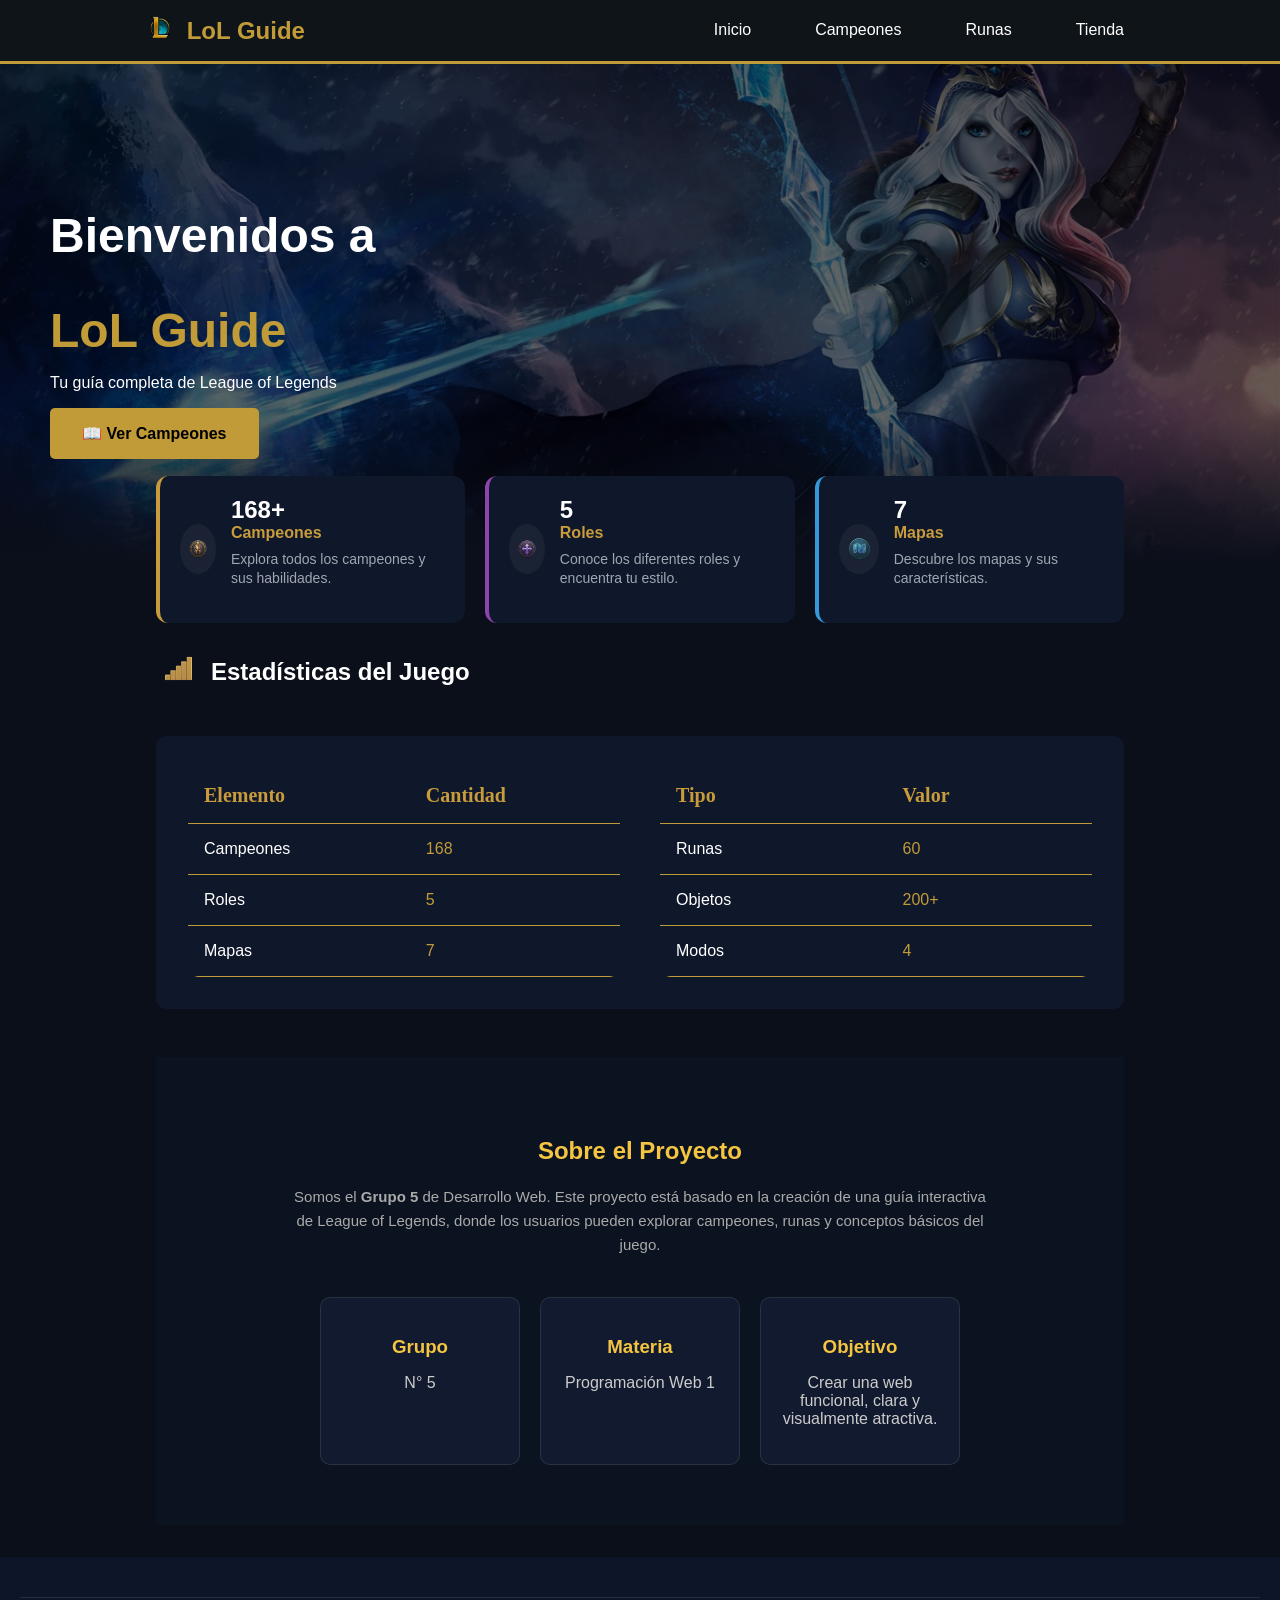
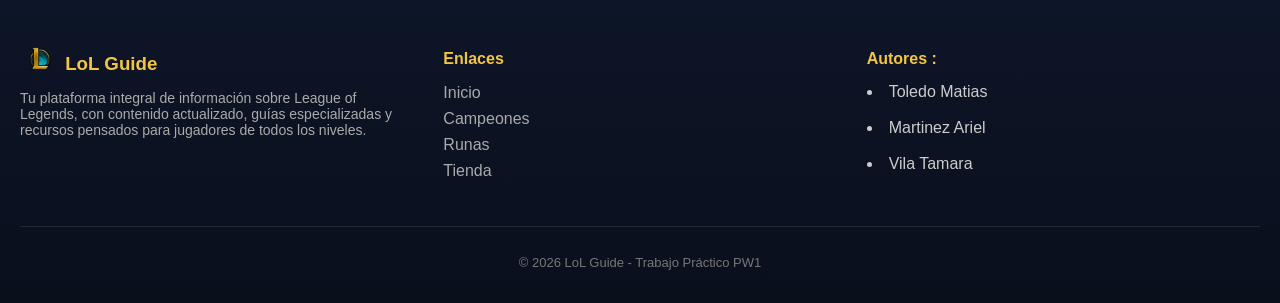
==== commit a0962c2a: "Update index.html" ====
--- a/index.html
+++ b/index.html
@@ -14,6 +14,7 @@
                 <li><a href="index.html">Inicio</a></li>
                 <li><a href="campeones.html">Campeones</a></li>
                 <li><a href="runas.html">Runas</a></li>
+                <li><a href="tienda.html">Tienda</a></li>
             </ul>
         </nav>
     </header>
@@ -111,9 +112,9 @@
                 </tr>
             </table>
 
-        </section>
+    </section>
 
-            <section id="grupo" class="grupo-section">
+        <section id="grupo" class="grupo-section">
     <div class="grupo-container">
 
         <h2>Sobre el Proyecto</h2>
@@ -161,6 +162,7 @@
             <li><a href="index.html">Inicio</a></li>
             <li><a href="campeones.html">Campeones</a></li>
             <li><a href="runas.html">Runas</a></li>
+            <li><a href="tienda.html">Tienda</a></li>
             
         </ul>
         </div>
--- a/styles.css
+++ b/styles.css
@@ -787,6 +787,26 @@
     color: #eecd69 ;
 }
 
+/* IMAGENES DE CAMPEONES */
+
+.campeon {
+    background-color: #16213e;
+    border-radius: 15px;
+    overflow: hidden;
+    padding: 0;
+}
+
+.campeon img {
+    width: 100%;
+    height: 220px;
+    object-fit: cover;
+    display: block;
+}
+
+.info-campeon {
+    padding: 20px;
+}
+
 /* FOOTER */
 .footer {
   background: linear-gradient(to top, #0a0f1c, #0d1629);
@@ -908,4 +928,836 @@
 .grupo-card h3 {
   color: #f5c542;
   margin-bottom: 10px;
-}+}
+
+/* =============================
+   TIENDA Y CARRITO
+============================= */
+.tienda-section {
+    background: #0f172a;
+    border: 1px solid rgba(193, 155, 55, 0.25);
+    border-radius: 12px;
+    padding: 2rem;
+    margin: 3rem 0;
+}
+
+.tienda-header {
+    display: flex;
+    justify-content: space-between;
+    gap: 1.5rem;
+    align-items: flex-start;
+    margin-bottom: 1.5rem;
+}
+
+.tienda-header h2 {
+    color: #f5c542;
+    margin: 0.2rem 0 0.6rem;
+}
+
+.tienda-header p {
+    color: #b7c0df;
+    margin: 0;
+}
+
+.tienda-etiqueta {
+    color: #c19b37;
+    font-weight: bold;
+    text-transform: uppercase;
+    font-size: 0.8rem;
+}
+
+.moneda-control {
+    display: grid;
+    gap: 0.5rem;
+    min-width: 210px;
+    color: #f5c542;
+    font-weight: bold;
+}
+
+.moneda-control select,
+.filtros input,
+.filtros select {
+    border: 2px solid #c19b37;
+    border-radius: 5px;
+    background: #11182b;
+    color: white;
+    padding: 0.8rem;
+}
+
+.tienda-layout {
+    display: grid;
+    grid-template-columns: minmax(0, 1fr) 300px;
+    gap: 1.5rem;
+    align-items: start;
+}
+
+.productos-grid {
+    display: grid;
+    grid-template-columns: repeat(2, minmax(0, 1fr));
+    gap: 1rem;
+}
+
+.producto-card {
+    position: relative;
+    background: #16213e;
+    border-left: 5px solid #c19b37;
+    border-radius: 10px;
+    padding: 1.3rem;
+}
+
+.producto-card h3 {
+    color: #f5c542;
+    margin-top: 0.6rem;
+}
+
+.producto-card p {
+    color: #c9d2ff;
+}
+
+.descuento {
+    display: inline-block;
+    background: #1f8f5f;
+    color: #ffffff;
+    border-radius: 20px;
+    padding: 0.25rem 0.7rem;
+    font-size: 0.78rem;
+    font-weight: bold;
+}
+
+.precio {
+    color: #ffffff;
+    font-size: 1.25rem;
+    font-weight: bold;
+}
+
+.agregar-carrito,
+.info-campeon button,
+.boton-secundario {
+    background-color: #c19b37;
+    color: black;
+    padding: 0.8rem 1rem;
+    border: none;
+    border-radius: 5px;
+    cursor: pointer;
+    font-weight: bold;
+}
+
+.agregar-carrito:hover,
+.info-campeon button:hover {
+    background-color: #ffd700;
+}
+
+.carrito-panel {
+    background: #11182b;
+    border-radius: 10px;
+    border: 1px solid rgba(255,255,255,0.08);
+    padding: 1.2rem;
+    position: sticky;
+    top: 1rem;
+}
+
+.carrito-panel h3 {
+    color: #f5c542;
+    margin-top: 0;
+}
+
+.carrito-lista {
+    display: grid;
+    gap: 0.7rem;
+    margin-bottom: 1rem;
+}
+
+.carrito-item {
+    display: grid;
+    grid-template-columns: 1fr auto;
+    gap: 0.5rem;
+    background: #0b0f1a;
+    border-radius: 8px;
+    padding: 0.75rem;
+}
+
+.carrito-item p {
+    margin: 0;
+}
+
+.carrito-item span,
+.carrito-vacio {
+    color: #a0a6b1;
+}
+
+.quitar-item {
+    background: transparent;
+    border: 1px solid #c19b37;
+    color: #f5c542;
+    border-radius: 5px;
+    cursor: pointer;
+    height: 32px;
+}
+
+.codigo-descuento {
+    background: #0b0f1a;
+    border-radius: 8px;
+    padding: 0.85rem;
+    margin-bottom: 1rem;
+}
+
+.codigo-descuento label {
+    display: block;
+    color: #f5c542;
+    font-weight: bold;
+    margin-bottom: 0.5rem;
+}
+
+.codigo-descuento-control {
+    display: grid;
+    grid-template-columns: 1fr auto;
+    gap: 0.5rem;
+}
+
+.codigo-descuento input {
+    min-width: 0;
+    border: 1px solid #c19b37;
+    border-radius: 5px;
+    background: #11182b;
+    color: #ffffff;
+    padding: 0.7rem;
+}
+
+.codigo-descuento button {
+    background: #c19b37;
+    border: none;
+    border-radius: 5px;
+    color: #000000;
+    cursor: pointer;
+    font-weight: bold;
+    padding: 0.7rem 0.9rem;
+}
+
+.codigo-descuento button:hover {
+    background: #ffd700;
+}
+
+#mensaje-codigo {
+    color: #57c46b;
+    font-size: 0.9rem;
+    margin: 0.6rem 0 0;
+    min-height: 1.1rem;
+}
+
+.carrito-resumen {
+    border-top: 1px solid rgba(255,255,255,0.1);
+    border-bottom: 1px solid rgba(255,255,255,0.1);
+    padding: 0.8rem 0;
+    margin-bottom: 1rem;
+}
+
+.carrito-resumen p {
+    display: flex;
+    justify-content: space-between;
+    gap: 1rem;
+}
+
+.carrito-total {
+    color: #f5c542;
+    font-size: 1.1rem;
+}
+
+.boton-secundario {
+    width: 100%;
+    background: transparent;
+    border: 1px solid #c19b37;
+    color: #f5c542;
+    margin-bottom: 0.7rem;
+}
+
+.carrito-panel .boton {
+    width: 100%;
+    border: none;
+    cursor: pointer;
+}
+
+.mensaje-compra {
+    color: #57c46b;
+    min-height: 1.2rem;
+    text-align: center;
+    font-weight: bold;
+}
+
+/* =============================
+   MODAL DE CAMPEONES
+============================= */
+.modal-campeon {
+    position: fixed;
+    inset: 0;
+    background: rgba(0, 0, 0, 0.75);
+    display: none;
+    align-items: center;
+    justify-content: center;
+    padding: 1rem;
+    z-index: 20;
+}
+
+.modal-campeon.activo {
+    display: flex;
+}
+
+.modal-contenido {
+    position: relative;
+    width: min(520px, 100%);
+    background: #11182b;
+    border: 1px solid #c19b37;
+    border-radius: 12px;
+    padding: 2rem;
+    box-shadow: 0 20px 45px rgba(0, 0, 0, 0.45);
+    color: #ffffff;
+}
+
+.modal-contenido h2 {
+    color: #f5c542;
+    margin-top: 0;
+}
+
+.modal-rol {
+    color: #c19b37;
+    font-weight: bold;
+}
+
+.modal-detalles {
+    background: #0b0f1a;
+    border-radius: 8px;
+    padding: 1rem;
+    margin-top: 1rem;
+    color: #ffffff;
+}
+
+.cerrar-modal {
+    position: absolute;
+    right: 1rem;
+    top: 1rem;
+    width: 34px;
+    height: 34px;
+    border-radius: 50%;
+    border: 1px solid #c19b37;
+    background: transparent;
+    color: #f5c542;
+    cursor: pointer;
+    font-weight: bold;
+}
+
+/* =============================
+   RESPONSIVE PARA TABLETS Y CELULARES
+============================= */
+
+/* Evita que padding y bordes rompan los anchos */
+* {
+    box-sizing: border-box;
+}
+
+/* Evita que imágenes grandes se salgan del contenedor */
+img {
+    max-width: 100%;
+}
+
+/* =============================
+   TABLETS
+============================= */
+@media (max-width: 1024px) {
+
+    main {
+        max-width: 90%;
+        padding: 0 1rem;
+    }
+
+    nav {
+        max-width: 90%;
+    }
+
+    /* Hero */
+    .hero {
+        height: 450px;
+        padding: 0 35px;
+    }
+
+    .bienvenidos {
+        font-size: 42px;
+    }
+
+    .hero h1 {
+        font-size: 2.5rem;
+    }
+
+    .lol {
+        font-size: 2.2rem;
+    }
+
+    /* Cards del inicio */
+    .stats-container {
+        flex-wrap: wrap;
+        padding: 0 20px;
+        margin-top: -80px;
+    }
+
+    .card {
+        flex: 1 1 300px;
+    }
+
+    .casco,
+    .mapa,
+    .rol {
+        width: 120px;
+    }
+
+    /* Tabla */
+    .tabla-seccion {
+        flex-wrap: wrap;
+        gap: 25px;
+    }
+
+    /* Campeones y runas básicas */
+    .campeones,
+    .runas {
+        grid-template-columns: repeat(2, 1fr);
+    }
+
+    /* Página de runas */
+    body.runas-page main {
+        max-width: 90%;
+    }
+
+    .runas-layout {
+        grid-template-columns: 1fr;
+    }
+
+    .runas-grid {
+        grid-template-columns: repeat(2, 1fr);
+        justify-items: center;
+    }
+
+    .runa-card {
+        width: 100%;
+        max-width: 320px;
+    }
+
+    .runas-sidebar {
+        display: grid;
+        grid-template-columns: repeat(2, 1fr);
+    }
+
+    .combinaciones-grid {
+        flex-wrap: wrap;
+    }
+}
+
+
+/* =============================
+   CELULARES
+============================= */
+@media (max-width: 768px) {
+
+    /* Header y navegación */
+    header {
+        padding: 1rem 0.5rem;
+    }
+
+    nav {
+        flex-direction: column;
+        gap: 1rem;
+        text-align: center;
+    }
+
+    nav h2 {
+        font-size: 1.5rem;
+    }
+
+    nav ul {
+        flex-direction: column;
+        gap: 0.7rem;
+        width: 100%;
+        align-items: center;
+    }
+
+    nav li {
+        width: 100%;
+    }
+
+    nav a {
+        display: block;
+        width: 100%;
+        padding: 0.7rem;
+    }
+
+    /* Main */
+    main {
+        max-width: 100%;
+        margin: 1.5rem auto;
+        padding: 0 1rem;
+    }
+
+    /* Hero principal */
+    .hero {
+        height: auto;
+        min-height: 400px;
+        padding: 40px 25px;
+        align-items: center;
+        background-position: center;
+    }
+
+    .hero-content {
+        max-width: 100%;
+    }
+
+    .bienvenidos {
+        font-size: 34px;
+    }
+
+    .hero h1 {
+        font-size: 2rem;
+    }
+
+    .lol {
+        font-size: 1.9rem;
+        text-align: left;
+    }
+
+    .boton {
+        padding: 0.8rem 1.4rem;
+        font-size: 0.95rem;
+    }
+
+    /* Cards del inicio */
+    .stats-container {
+        flex-direction: column;
+        margin-top: 20px;
+        padding: 0 1rem;
+    }
+
+    .card {
+        width: 100%;
+        flex-direction: column;
+        text-align: center;
+        padding: 20px;
+    }
+
+    .card-content h3 {
+        font-size: 22px;
+    }
+
+    .description {
+        font-size: 14px;
+    }
+
+    .casco,
+    .mapa,
+    .rol {
+        width: 100px;
+    }
+
+    /* Títulos con imagen */
+    .imagengrafico {
+        justify-content: center;
+        align-items: center;
+        text-align: center;
+    }
+
+    .grafico {
+        width: 35px;
+    }
+
+    /* Tabla */
+    .tabla-seccion {
+        display: block;
+        padding: 1rem;
+        margin-top: 30px;
+        overflow-x: auto;
+    }
+
+    table {
+        min-width: 400px;
+    }
+
+    th,
+    td {
+        padding: 0.8rem;
+        font-size: 0.9rem;
+    }
+
+    /* Cards de campeones y runas */
+    .campeones,
+    .runas {
+        grid-template-columns: 1fr;
+        gap: 1.5rem;
+    }
+
+    .campeon,
+    .runa {
+        padding: 1.5rem;
+    }
+
+    .campeon img {
+        height: 200px;
+    }
+
+    .info-campeon {
+        padding: 18px;
+    }
+
+    /* Formularios */
+    .formulario {
+        padding: 1.5rem;
+    }
+
+    .formulario input,
+    .formulario textarea {
+        width: 100%;
+        max-width: 100%;
+    }
+
+    .formulario button {
+        width: 100%;
+    }
+
+    /* Página de runas */
+    .runas-hero {
+        min-height: 220px;
+        padding: 1.5rem;
+        margin-top: 1rem;
+    }
+
+    .runas-hero h1 {
+        font-size: 2.1rem;
+    }
+
+    .runas-hero p {
+        font-size: 0.95rem;
+        line-height: 1.5;
+    }
+
+    .runas-layout {
+        grid-template-columns: 1fr;
+    }
+
+    .runas-grid {
+        grid-template-columns: 1fr;
+        justify-items: stretch;
+    }
+
+    .runa-card {
+        width: 100%;
+        max-width: 100%;
+        min-height: auto;
+    }
+
+    .runa-titulo {
+        white-space: normal;
+        overflow: visible;
+        text-overflow: initial;
+        font-size: 1.15rem;
+    }
+
+    .runas-sidebar {
+        display: grid;
+        grid-template-columns: 1fr;
+    }
+
+    .info-card {
+        padding: 1rem;
+    }
+
+    /* Combinaciones populares */
+    .combinaciones-populares {
+        padding: 30px 1rem;
+    }
+
+    .combinaciones-populares h2 {
+        text-align: center;
+        font-size: 1.5rem;
+    }
+
+    .combinaciones-grid {
+        flex-direction: column;
+        align-items: center;
+    }
+
+    .combo-card {
+        width: 100%;
+        max-width: 320px;
+    }
+
+    /* Footer */
+    .footer {
+        padding: 30px 20px 15px;
+    }
+
+    .footer-container {
+        flex-direction: column;
+        text-align: center;
+        gap: 20px;
+    }
+
+    .footer-col {
+        min-width: 100%;
+    }
+
+    .socials a {
+        margin: 0 5px;
+    }
+
+    /* Sección grupo */
+    .grupo-section {
+        padding: 40px 15px;
+    }
+
+    .grupo-descripcion {
+        font-size: 14px;
+    }
+
+    .grupo-info {
+        flex-direction: column;
+        align-items: center;
+    }
+
+    .grupo-card {
+        width: 100%;
+        max-width: 300px;
+    }
+
+    .tienda-section {
+        padding: 1.2rem;
+    }
+
+    .tienda-header,
+    .tienda-layout {
+        grid-template-columns: 1fr;
+        display: grid;
+    }
+
+    .moneda-control {
+        min-width: 100%;
+    }
+
+    .productos-grid {
+        grid-template-columns: 1fr;
+    }
+
+    .carrito-panel {
+        position: static;
+    }
+
+    .modal-contenido {
+        padding: 1.5rem;
+    }
+}
+
+
+/* =============================
+   CELULARES CHICOS
+============================= */
+@media (max-width: 480px) {
+
+    nav h2 {
+        font-size: 1.3rem;
+    }
+
+    .hero {
+        min-height: 360px;
+        padding: 30px 18px;
+    }
+
+    .bienvenidos {
+        font-size: 28px;
+    }
+
+    .hero h1 {
+        font-size: 1.7rem;
+    }
+
+    .lol {
+        font-size: 1.5rem;
+    }
+
+    .boton {
+        width: 100%;
+        text-align: center;
+        padding: 0.8rem 1rem;
+    }
+
+    .card {
+        padding: 18px;
+    }
+
+    .card-content h3 {
+        font-size: 20px;
+    }
+
+    .description {
+        font-size: 13px;
+    }
+
+    .casco,
+    .mapa,
+    .rol {
+        width: 85px;
+    }
+
+    .tabla-seccion {
+        padding: 0.8rem;
+    }
+
+    table {
+        min-width: 350px;
+    }
+
+    th,
+    td {
+        font-size: 0.8rem;
+        padding: 0.7rem;
+    }
+
+    .campeon img {
+        height: 170px;
+    }
+
+    .runas-hero {
+        padding: 1.2rem;
+    }
+
+    .runas-hero h1 {
+        font-size: 1.7rem;
+    }
+
+    .runas-hero p {
+        font-size: 0.88rem;
+    }
+
+    .runa-card {
+        padding: 15px;
+    }
+
+    .runa-titulo {
+        font-size: 1rem;
+        gap: 8px;
+    }
+
+    .imagenPrecision,
+    .imagenDominacion,
+    .imagenBrujeria,
+    .imagenValor,
+    .imagenInspiracion {
+        width: 28px;
+        height: 28px;
+    }
+
+    .combo-card {
+        padding: 15px;
+    }
+
+    .combo-icon {
+        width: 30px;
+        height: 30px;
+    }
+
+    .footer-bottom {
+        font-size: 12px;
+    }
+}
+
